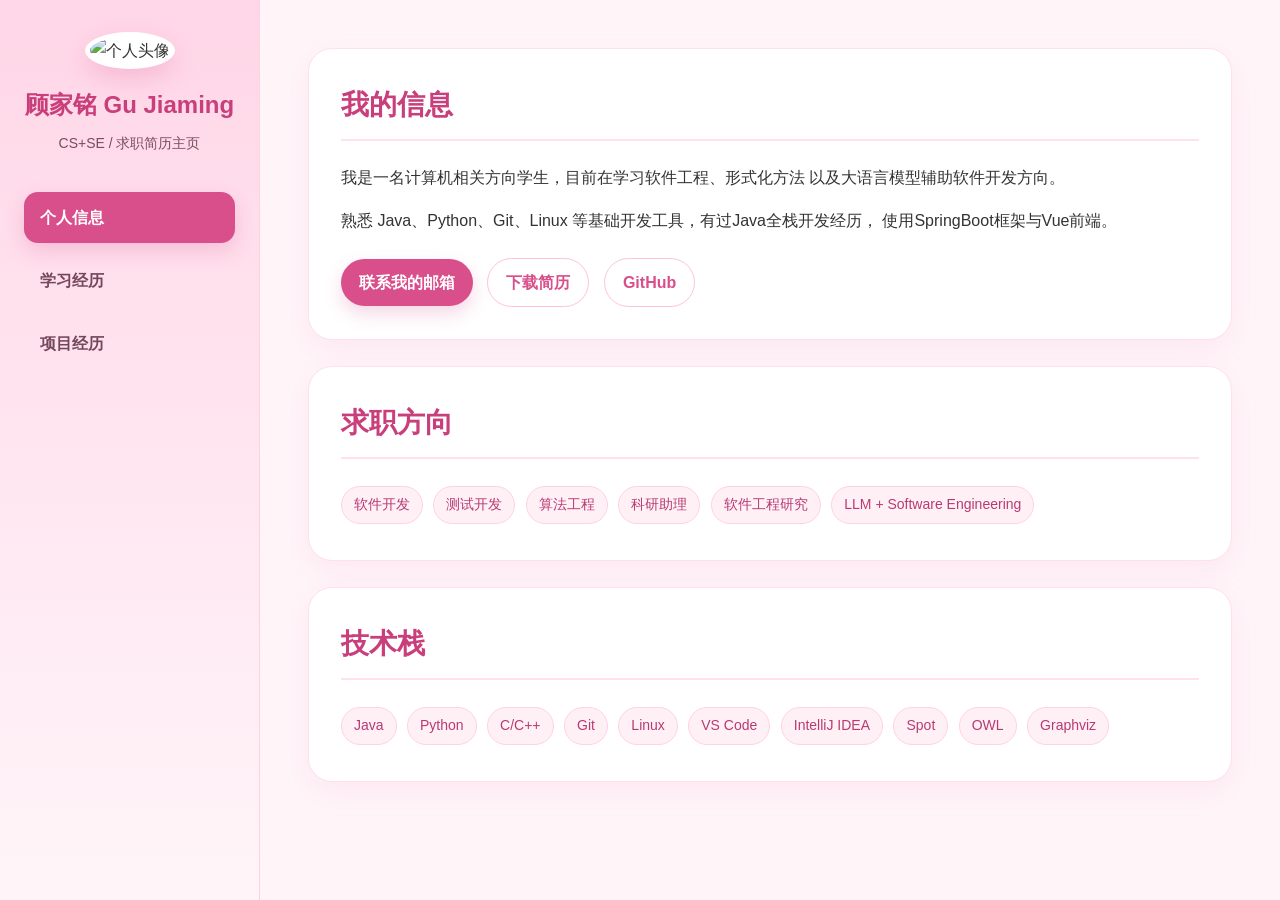
==== index.html @ da6d8108 "第一版个人简历" ====
<!DOCTYPE html>
<html lang="zh-CN">
<head>
  <meta charset="UTF-8" />
  <meta name="viewport" content="width=device-width, initial-scale=1.0" />
  <title>个人主页 | 首页</title>
  <link rel="stylesheet" href="style.css" />
</head>

<body>
  <div class="layout">

    <aside class="sidebar">
      <div class="profile">
        <img class="avatar" src="avatar.jpg" alt="个人头像" />
        <h1>顾家铭 Gu Jiaming</h1>
        <p>CS+SE / 求职简历主页</p>
      </div>

      <nav class="nav">
        <a class="active" href="index.html">个人信息</a>
        <a href="education.html">学习经历</a>
        <a href="projects.html">项目经历</a>
      </nav>
    </aside>

    <main class="content">
      <div class="container">

        <section class="card">
          <h2>我的信息</h2>
          <p>
            我是一名计算机相关方向学生，目前在学习软件工程、形式化方法
            以及大语言模型辅助软件开发方向。
          </p>

          <p>
            熟悉 Java、Python、Git、Linux 等基础开发工具，有过Java全栈开发经历，
            使用SpringBoot框架与Vue前端。
          </p>

          <a class="button" href="mailto:2415276178@qq.com">联系我的邮箱</a>
          <a class="button secondary" href="resume.pdf">下载简历</a>
          <a class="button secondary" href="https://github.com//boluo-tangbao">GitHub</a>
        </section>

        <section class="card">
          <h2>求职方向</h2>
          <span class="tag">软件开发</span>
          <span class="tag">测试开发</span>
          <span class="tag">算法工程</span>
          <span class="tag">科研助理</span>
          <span class="tag">软件工程研究</span>
          <span class="tag">LLM + Software Engineering</span>
        </section>

        <section class="card">
          <h2>技术栈</h2>
          <span class="tag">Java</span>
          <span class="tag">Python</span>
          <span class="tag">C/C++</span>
          <span class="tag">Git</span>
          <span class="tag">Linux</span>
          <span class="tag">VS Code</span>
          <span class="tag">IntelliJ IDEA</span>
          <span class="tag">Spot</span>
          <span class="tag">OWL</span>
          <span class="tag">Graphviz</span>
        </section>

      </div>
    </main>

  </div>
</body>
</html>
---- style.css ----
* {
  box-sizing: border-box;
}

body {
  margin: 0;
  font-family: "Segoe UI", "Microsoft YaHei", Arial, sans-serif;
  background: #fff5f9;
  color: #333;
  line-height: 1.7;
}

a {
  text-decoration: none;
  color: inherit;
}

.layout {
  display: flex;
  min-height: 100vh;
}

/* 左侧边栏 */
.sidebar {
  width: 260px;
  background: linear-gradient(180deg, #ffd6e7, #fff5f9);
  border-right: 1px solid #ffd1e3;
  padding: 32px 24px;
  position: fixed;
  left: 0;
  top: 0;
  bottom: 0;
}

.profile {
  text-align: center;
  margin-bottom: 36px;
}

.avatar {
  width: 112px;
  height: 112px;
  border-radius: 50%;
  object-fit: cover;
  border: 5px solid white;
  box-shadow: 0 10px 25px rgba(216, 79, 139, 0.22);
  background: white;
}

.profile h1 {
  margin: 16px 0 6px;
  font-size: 24px;
  color: #c93f7c;
}

.profile p {
  margin: 0;
  color: #7b4b61;
  font-size: 14px;
}

.nav {
  display: flex;
  flex-direction: column;
  gap: 12px;
}

.nav a {
  padding: 12px 16px;
  border-radius: 14px;
  color: #74475a;
  font-weight: 600;
  transition: 0.2s;
}

.nav a:hover {
  background: white;
  color: #d84f8b;
  box-shadow: 0 8px 20px rgba(216, 79, 139, 0.12);
}

.nav a.active {
  background: #d84f8b;
  color: white;
  box-shadow: 0 8px 20px rgba(216, 79, 139, 0.22);
}

/* 右侧主内容 */
.content {
  margin-left: 260px;
  width: calc(100% - 260px);
  padding: 48px;
}

.container {
  max-width: 960px;
  margin: 0 auto;
}

.card {
  background: white;
  border-radius: 24px;
  padding: 32px;
  margin-bottom: 26px;
  box-shadow: 0 10px 30px rgba(216, 79, 139, 0.08);
  border: 1px solid #ffe0ec;
}

.card h2 {
  margin-top: 0;
  color: #c93f7c;
  font-size: 28px;
  border-bottom: 2px solid #ffe0ec;
  padding-bottom: 10px;
}

.card h3 {
  margin-bottom: 6px;
  color: #333;
}

.meta {
  color: #777;
  font-size: 14px;
  margin-bottom: 8px;
}

.tag {
  display: inline-block;
  padding: 6px 12px;
  margin: 4px 6px 4px 0;
  background: #fff0f6;
  color: #b83a72;
  border-radius: 999px;
  font-size: 14px;
  border: 1px solid #ffd2e5;
}

.button {
  display: inline-block;
  padding: 10px 18px;
  border-radius: 999px;
  background: #d84f8b;
  color: white;
  font-weight: 600;
  margin-right: 10px;
  margin-top: 8px;
  box-shadow: 0 8px 18px rgba(216, 79, 139, 0.22);
}

.button.secondary {
  background: white;
  color: #d84f8b;
  border: 1px solid #ffc2da;
  box-shadow: none;
}

ul {
  padding-left: 22px;
}

/* 手机端适配 */
@media (max-width: 800px) {
  .layout {
    flex-direction: column;
  }

  .sidebar {
    position: static;
    width: 100%;
    border-right: none;
    border-bottom: 1px solid #ffd1e3;
  }

  .content {
    margin-left: 0;
    width: 100%;
    padding: 24px;
  }

  .nav {
    flex-direction: row;
    flex-wrap: wrap;
    justify-content: center;
  }
}
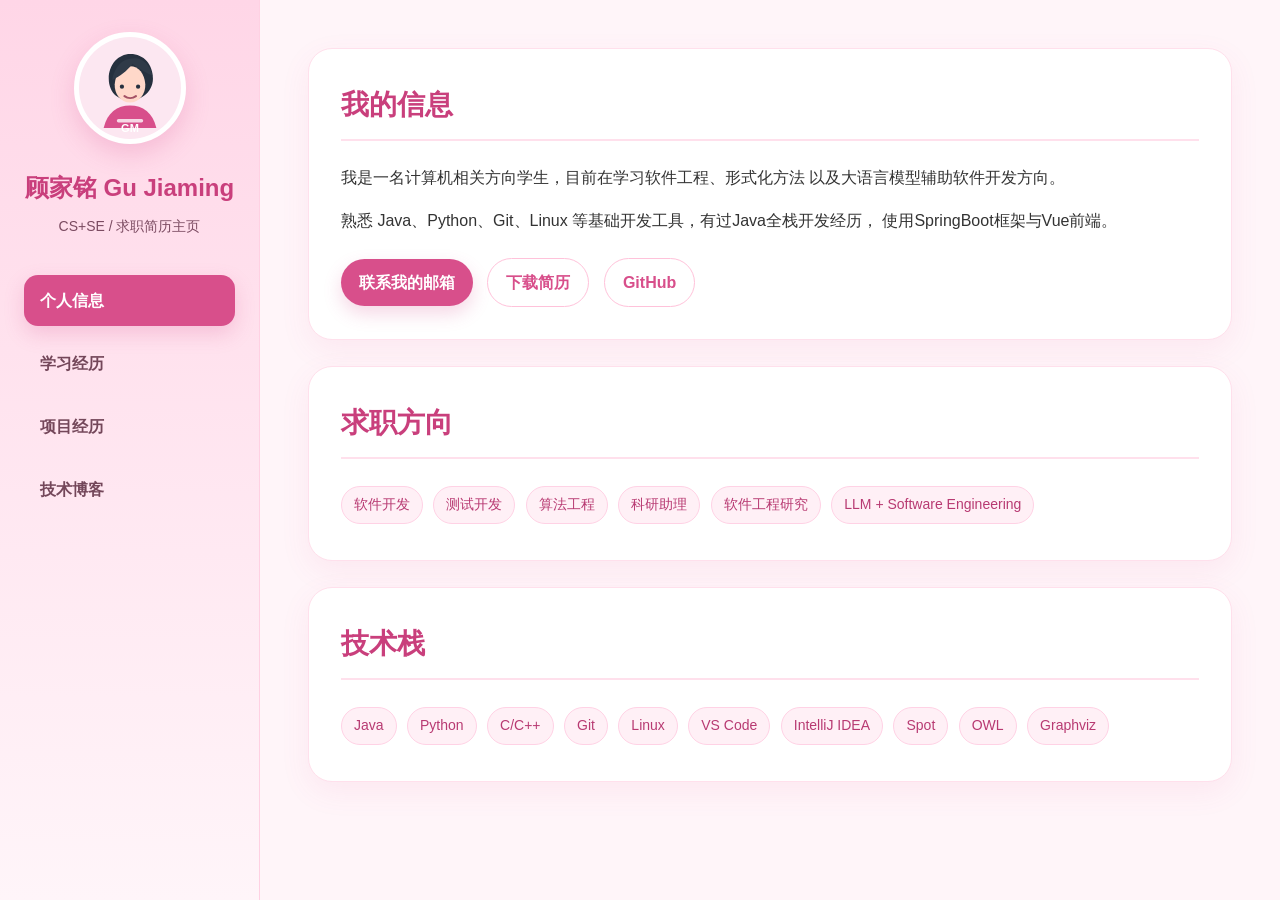
==== commit 58e1cb68: "加上博客功能页面" ====
--- a/index.html
+++ b/index.html
@@ -12,7 +12,7 @@
 
     <aside class="sidebar">
       <div class="profile">
-        <img class="avatar" src="avatar.jpg" alt="个人头像" />
+        <img class="avatar" src="avatar.svg" alt="个人头像" />
         <h1>顾家铭 Gu Jiaming</h1>
         <p>CS+SE / 求职简历主页</p>
       </div>
@@ -21,6 +21,7 @@
         <a class="active" href="index.html">个人信息</a>
         <a href="education.html">学习经历</a>
         <a href="projects.html">项目经历</a>
+        <a href="blog.html">技术博客</a>
       </nav>
     </aside>
 
@@ -73,4 +74,4 @@
 
   </div>
 </body>
-</html>+</html>
--- a/style.css
+++ b/style.css
@@ -159,6 +159,164 @@
   padding-left: 22px;
 }
 
+.sr-only {
+  position: absolute;
+  width: 1px;
+  height: 1px;
+  padding: 0;
+  margin: -1px;
+  overflow: hidden;
+  clip: rect(0, 0, 0, 0);
+  white-space: nowrap;
+  border: 0;
+}
+
+.blog-page {
+  background: #f8f9fb;
+  color: #26313f;
+}
+
+.back-home {
+  position: fixed;
+  top: 22px;
+  left: 24px;
+  z-index: 10;
+  padding: 8px 14px;
+  border-radius: 999px;
+  color: #c93f7c;
+  background: rgba(255, 255, 255, 0.88);
+  border: 1px solid #ffd2e5;
+  box-shadow: 0 8px 20px rgba(216, 79, 139, 0.12);
+  font-weight: 600;
+}
+
+.blog-hero {
+  text-align: center;
+  padding: 14px 20px 34px;
+  border-bottom: 1px solid #e7e9ee;
+}
+
+.blog-avatar {
+  width: 132px;
+  height: 132px;
+  object-fit: cover;
+  border-radius: 4px;
+  border: 2px solid #d8dde7;
+  background: white;
+}
+
+.blog-hero h1 {
+  margin: 8px 0 4px;
+  color: #26313f;
+  font-family: Georgia, "Times New Roman", "Microsoft YaHei", serif;
+  font-size: 42px;
+  font-weight: 500;
+  line-height: 1.25;
+}
+
+.blog-hero p {
+  margin: 0;
+  color: #8290a3;
+  font-size: 19px;
+}
+
+.blog-tabs {
+  display: flex;
+  justify-content: center;
+  gap: 34px;
+  margin-top: 46px;
+  font-size: 20px;
+}
+
+.blog-tabs a {
+  color: #0b6bd3;
+}
+
+.blog-tabs a:hover,
+.blog-tabs a.active {
+  color: #c93f7c;
+}
+
+.blog-main {
+  max-width: 1080px;
+  margin: 0 auto;
+  padding: 72px 24px 56px;
+}
+
+.search-box {
+  display: block;
+  margin-bottom: 34px;
+}
+
+.search-box input {
+  width: 100%;
+  height: 44px;
+  padding: 0 20px;
+  border: 1px solid #b9d2e8;
+  border-radius: 999px;
+  background: #f6f7f9;
+  color: #26313f;
+  font-size: 18px;
+  box-shadow: 0 0 0 2px rgba(153, 190, 224, 0.12), 0 8px 18px rgba(91, 135, 176, 0.16);
+}
+
+.search-box input:focus {
+  outline: 2px solid #d84f8b;
+  border-color: #d84f8b;
+}
+
+.post-preview {
+  padding: 34px 0 42px;
+  border-bottom: 1px solid #e4e7ec;
+}
+
+.post-preview h2 {
+  margin: 0 0 8px;
+  color: #273241;
+  font-family: Georgia, "Times New Roman", "Microsoft YaHei", serif;
+  font-size: 34px;
+  line-height: 1.35;
+  font-weight: 700;
+}
+
+.post-meta {
+  display: flex;
+  flex-wrap: wrap;
+  gap: 8px;
+  align-items: center;
+  margin-bottom: 18px;
+  color: #7b8795;
+  font-size: 16px;
+}
+
+.post-meta span {
+  padding: 1px 8px;
+  border-radius: 4px;
+  background: #eef1f5;
+  color: #2f3a48;
+}
+
+.post-preview p {
+  margin: 0 0 22px;
+  font-size: 19px;
+  line-height: 1.9;
+}
+
+.read-more {
+  color: #0b6bd3;
+  font-size: 18px;
+}
+
+.blog-categories {
+  padding-top: 34px;
+}
+
+.blog-categories h2 {
+  margin: 0 0 10px;
+  color: #26313f;
+  font-size: 24px;
+}
+
 /* 手机端适配 */
 @media (max-width: 800px) {
   .layout {
@@ -183,4 +341,41 @@
     flex-wrap: wrap;
     justify-content: center;
   }
-}+
+  .back-home {
+    position: static;
+    display: inline-block;
+    margin: 14px 0 0 14px;
+  }
+
+  .blog-hero {
+    padding-top: 12px;
+  }
+
+  .blog-avatar {
+    width: 104px;
+    height: 104px;
+  }
+
+  .blog-hero h1 {
+    font-size: 32px;
+  }
+
+  .blog-tabs {
+    gap: 22px;
+    margin-top: 30px;
+    font-size: 18px;
+  }
+
+  .blog-main {
+    padding: 38px 20px 42px;
+  }
+
+  .post-preview h2 {
+    font-size: 26px;
+  }
+
+  .post-preview p {
+    font-size: 17px;
+  }
+}
